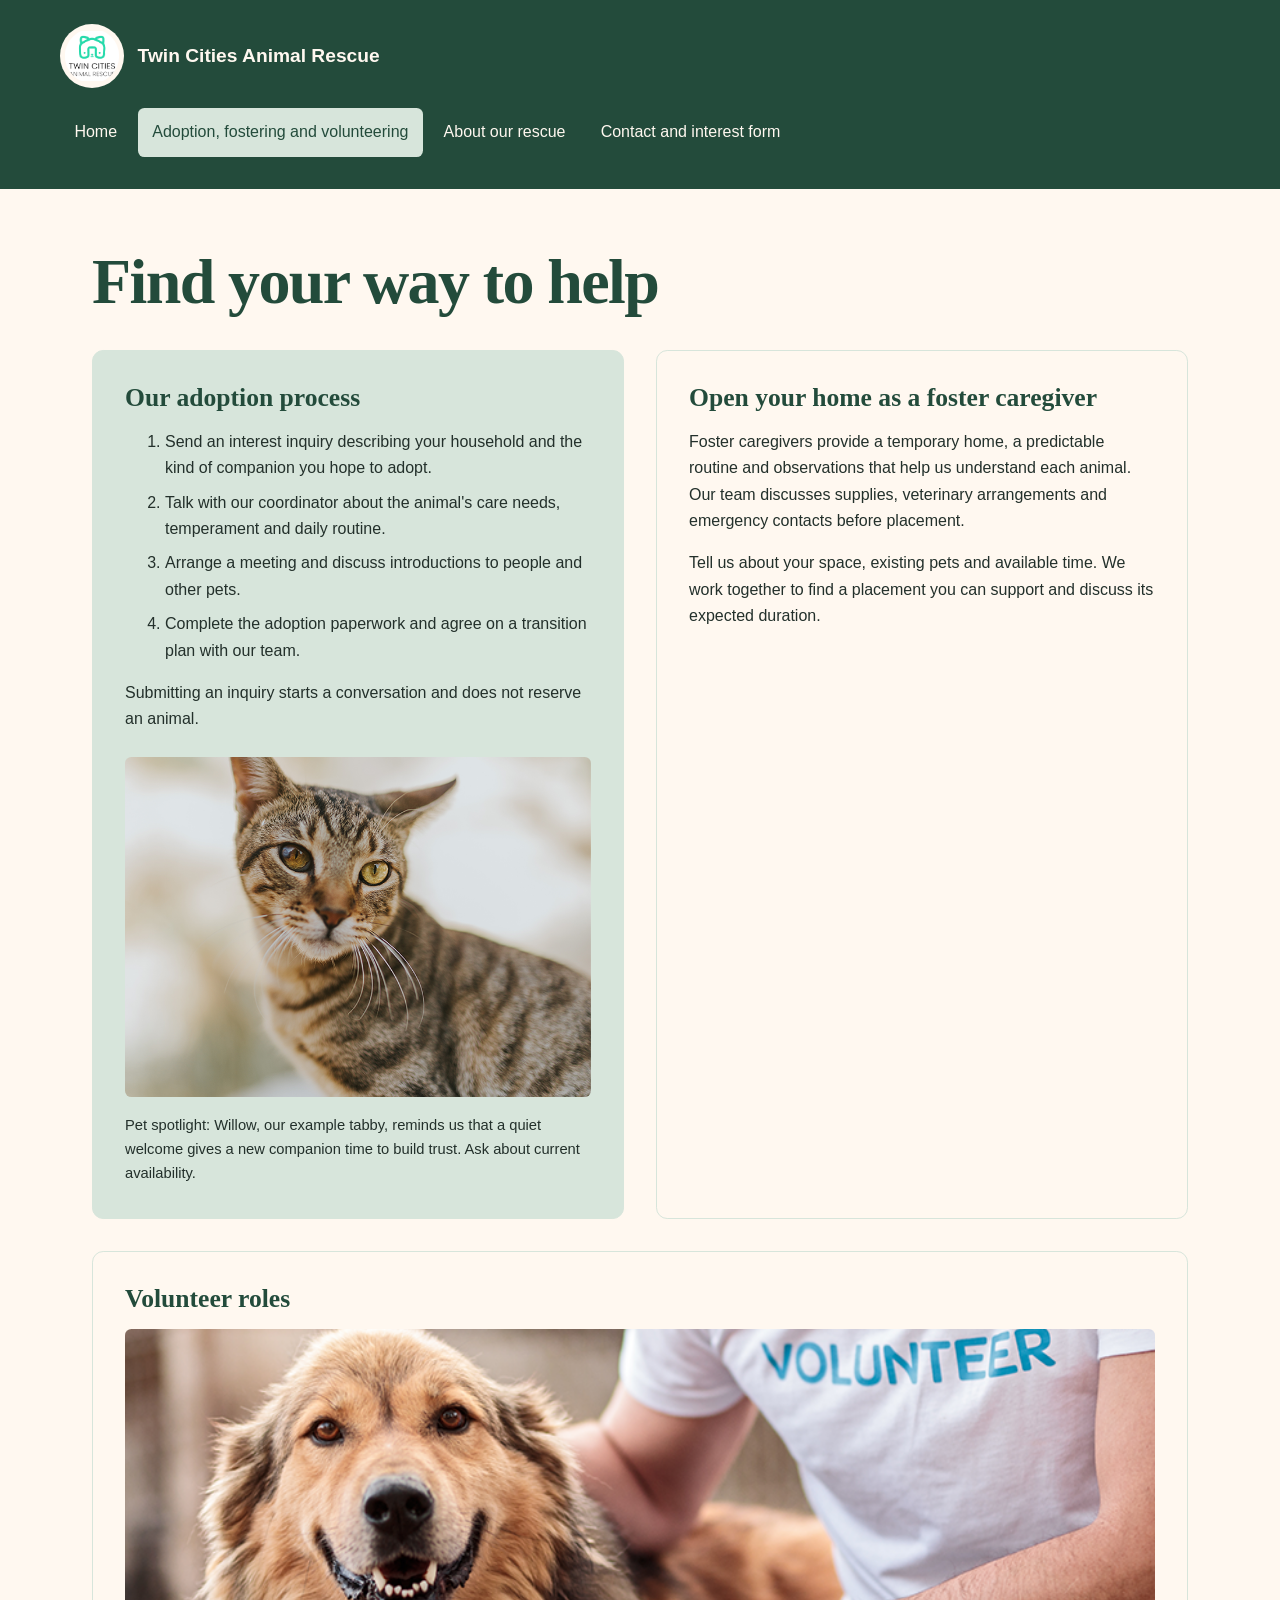
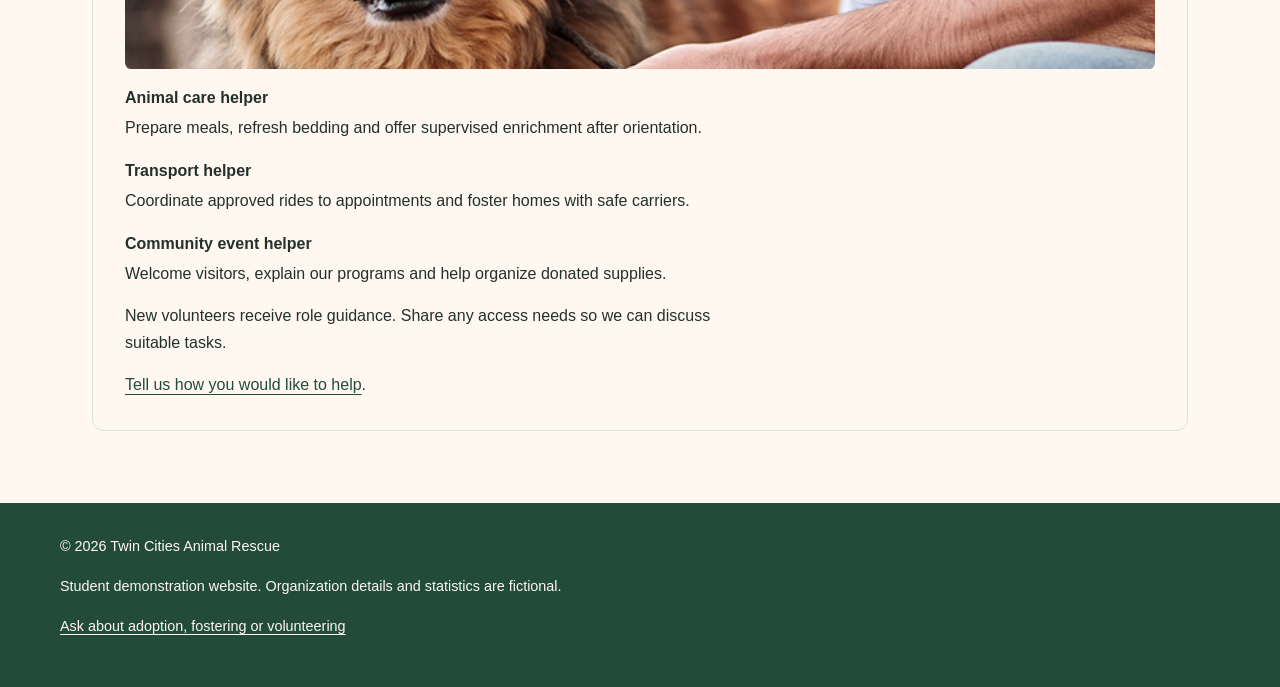
==== services.html @ 717e5c93 "Add Touchstone 3 website" ====
<!DOCTYPE html>
<html lang="en">
<head>
  <meta charset="utf-8">
  <meta name="viewport" content="width=device-width, initial-scale=1">
  <meta name="description" content="Find your way to help at Twin Cities Animal Rescue.">
  <title>Find your way to help | Twin Cities Animal Rescue</title>
  <link rel="stylesheet" href="styles.css">
</head>
<body class="page-services">
  <a class="skip-link" href="#main-content">Skip to main content</a>
  <header>
    <p class="brand"><img src="assets/rescue-logo_c.png" alt="" width="64" height="64">Twin Cities Animal Rescue</p>
    <nav aria-label="Main navigation">
      <ul>
        <li><a href="index.html">Home</a></li>
        <li><a href="services.html" aria-current="page">Adoption, fostering and volunteering</a></li>
        <li><a href="about.html">About our rescue</a></li>
        <li><a href="contact.html">Contact and interest form</a></li>
      </ul>
    </nav>
  </header>
  <main id="main-content">
    <h1>Find your way to help</h1>
    <div class="sections">
    <section aria-labelledby="adoption">
      <h2 id="adoption">Our adoption process</h2>
      <ol>
        <li>Send an interest inquiry describing your household and the kind of companion you hope to adopt.</li>
        <li>Talk with our coordinator about the animal's care needs, temperament and daily routine.</li>
        <li>Arrange a meeting and discuss introductions to people and other pets.</li>
        <li>Complete the adoption paperwork and agree on a transition plan with our team.</li>
      </ol>
      <p>Submitting an inquiry starts a conversation and does not reserve an animal.</p>
      <figure>
        <img src="assets/rescue-pet-spotlight_c.png" alt="A tabby cat with green eyes and a striped coat looks toward the camera.">
        <figcaption>Pet spotlight: Willow, our example tabby, reminds us that a quiet welcome gives a new companion time to build trust. Ask about current availability.</figcaption>
      </figure>
    </section>
    <section aria-labelledby="foster">
      <h2 id="foster">Open your home as a foster caregiver</h2>
      <p>Foster caregivers provide a temporary home, a predictable routine and observations that help us understand each animal. Our team discusses supplies, veterinary arrangements and emergency contacts before placement.</p>
      <p>Tell us about your space, existing pets and available time. We work together to find a placement you can support and discuss its expected duration.</p>
    </section>
    <section aria-labelledby="volunteer">
      <h2 id="volunteer">Volunteer roles</h2>
      <img src="assets/rescue-volunteer_c.png" alt="A volunteer kneels beside a golden dog and gently strokes its chest.">
      <dl>
        <dt>Animal care helper</dt>
        <dd>Prepare meals, refresh bedding and offer supervised enrichment after orientation.</dd>
        <dt>Transport helper</dt>
        <dd>Coordinate approved rides to appointments and foster homes with safe carriers.</dd>
        <dt>Community event helper</dt>
        <dd>Welcome visitors, explain our programs and help organize donated supplies.</dd>
      </dl>
      <p>New volunteers receive role guidance. Share any access needs so we can discuss suitable tasks.</p>
      <p><a href="contact.html">Tell us how you would like to help</a>.</p>
    </section>
    </div>
  </main>
  <footer>
    <p>&copy; 2026 Twin Cities Animal Rescue</p>
    <p>Student demonstration website. Organization details and statistics are fictional.</p>
    <p><a href="contact.html">Ask about adoption, fostering or volunteering</a></p>
  </footer>
</body>
</html>
---- styles.css ----
/* Shared mobile-first design for the original four-page client site. */
:root {
  --cream: #fff8f0;
  --forest: #234b3b;
  --sage: #d7e5db;
  --ink: #23302b;
  font-family: Arial, sans-serif;
  color: var(--ink);
  background: var(--cream);
}
* { box-sizing: border-box; }
body { margin: 0; font-size: 1rem; line-height: 1.65; }
a { color: var(--forest); text-underline-offset: .22em; }
a:hover { text-decoration-thickness: .16em; }
a:focus-visible, input:focus-visible, select:focus-visible,
textarea:focus-visible, button:focus-visible {
  outline: 3px solid var(--forest); outline-offset: 4px;
}
.skip-link { position: absolute; left: 1rem; top: -8rem; padding: .7rem 1rem; background: var(--cream); z-index: 10; }
.skip-link:focus { top: .5rem; }
header { background: var(--forest); color: var(--cream); padding: 1.25rem max(1rem, calc((100% - 1160px) / 2)); }
.brand { display: flex; align-items: center; gap: .85rem; margin: 0 0 1.25rem; font-size: 1.2rem; font-weight: 700; line-height: 1.25; }
.brand img { width: 64px; height: 64px; object-fit: contain; background: var(--cream); border-radius: 50%; padding: .3rem; }
nav ul { list-style: none; margin: 0; padding: 0; display: flex; flex-direction: column; gap: .4rem; }
nav a { display: block; padding: .65rem .8rem; border-radius: .4rem; color: var(--cream); text-decoration: none; }
nav a:hover, nav a[aria-current="page"] { background: var(--sage); color: var(--forest); }
header a:focus-visible { outline-color: var(--cream); }
main { max-width: 1160px; margin: 0 auto; padding: 2.5rem 1rem 3.5rem; }
h1, h2, legend { color: var(--forest); }
h1, h2 { font-family: Georgia, serif; font-weight: 700; line-height: 1.15; }
h1 { font-size: clamp(2.2rem, 5vw, 4.3rem); max-width: 20ch; margin: 0 0 2rem; letter-spacing: -.025em; }
h2 { font-size: 1.6rem; margin: 0 0 1rem; }
p { margin: 0 0 1rem; }
li { margin-bottom: .5rem; }
.sections { display: flex; flex-direction: column; gap: 1.5rem; align-items: stretch; }
section { min-width: 0; padding: 1.5rem; border: 1px solid var(--sage); border-radius: .7rem; }
section:first-child { background: var(--sage); }
section p, section li { max-width: 70ch; }
section > :last-child { margin-bottom: 0; }
img, video { display: block; max-width: 100%; height: auto; border-radius: .4rem; }
picture { display: block; margin-top: 1.5rem; }
picture img { width: 100%; }
section > img, figure img { width: 100%; max-height: 340px; object-fit: cover; margin: 1rem 0; }
figure { margin: 1.5rem 0 0; }
figcaption { font-size: .92rem; }
video { width: 100%; margin: 1rem 0; background: var(--ink); }
dt { font-weight: 700; margin-top: 1rem; }
dd { margin: .25rem 0 1rem; }
footer { background: var(--forest); color: var(--cream); padding: 2rem max(1rem, calc((100% - 1160px) / 2)); font-size: .9rem; }
footer a { color: var(--cream); }
footer a:focus-visible { outline-color: var(--cream); }
form { display: flex; flex-direction: column; gap: 1.5rem; }
fieldset { min-width: 0; margin: 0; padding: 1rem; border: 1px solid var(--forest); border-radius: .4rem; }
legend { padding: 0 .4rem; font-weight: 700; }
label { display: inline-block; margin-bottom: .3rem; font-weight: 700; }
input, select, textarea { width: 100%; min-width: 0; max-width: 100%; font: inherit; color: var(--ink); background: var(--cream); border: 1px solid var(--forest); border-radius: .3rem; padding: .65rem; }
textarea { resize: vertical; }
button { font: inherit; font-weight: 700; cursor: pointer; background: var(--forest); color: var(--cream); border: 2px solid var(--forest); border-radius: .35rem; padding: .8rem 1.1rem; }
button:hover { background: var(--cream); color: var(--forest); }
.form-status { font-weight: 700; }
@media (min-width: 48rem) {
  header { padding-top: 1.5rem; padding-bottom: 1.5rem; }
  nav ul { flex-direction: row; flex-wrap: wrap; gap: .4rem; }
  nav a { padding: .7rem .9rem; }
  main { padding: 3.5rem 2rem 4.5rem; }
  .sections { flex-direction: row; flex-wrap: wrap; gap: 2rem; }
  .sections > section { flex: 1 1 calc(50% - 1rem); }
  section { padding: 2rem; }
  .page-contact .sections > section:first-child { flex-basis: 100%; }
  .page-contact form { flex-direction: row; flex-wrap: wrap; align-items: flex-start; }
  form fieldset { flex: 1 1 calc(50% - .75rem); }
  form > p { flex-basis: 100%; }
}
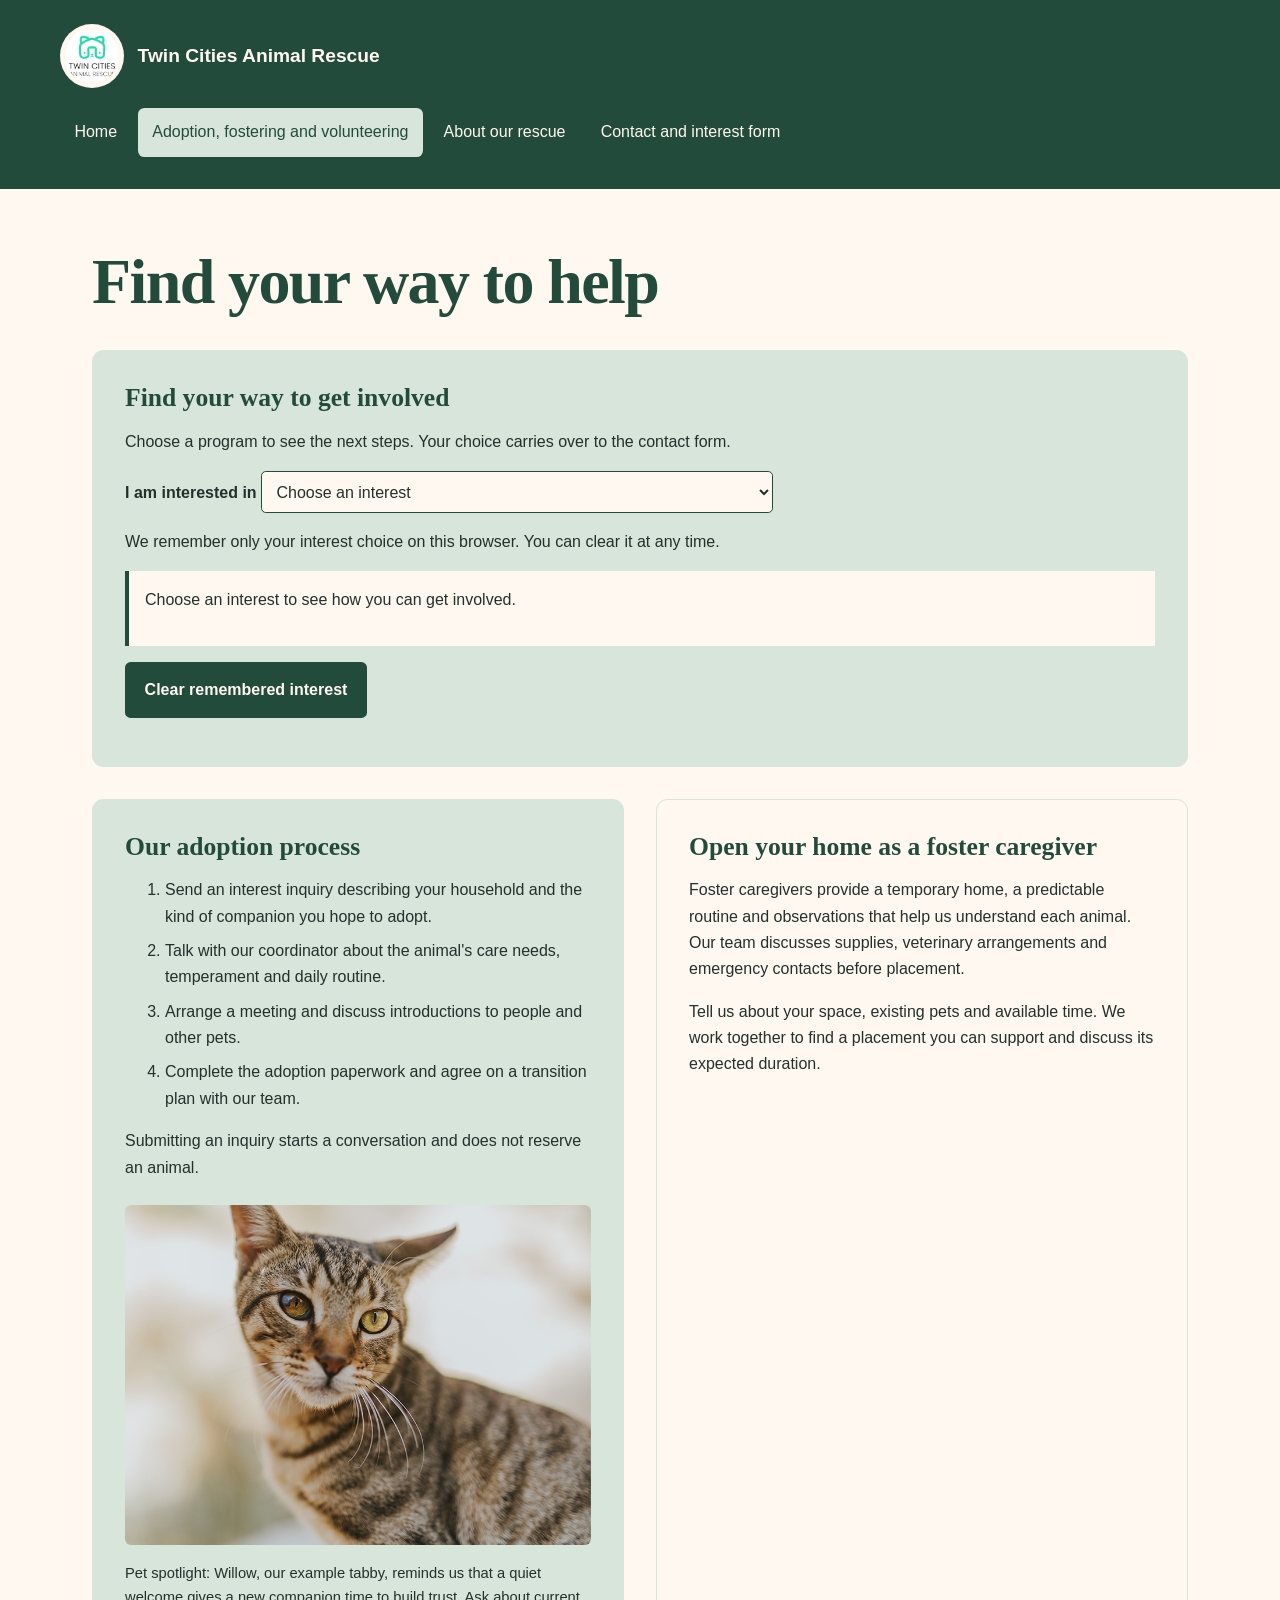
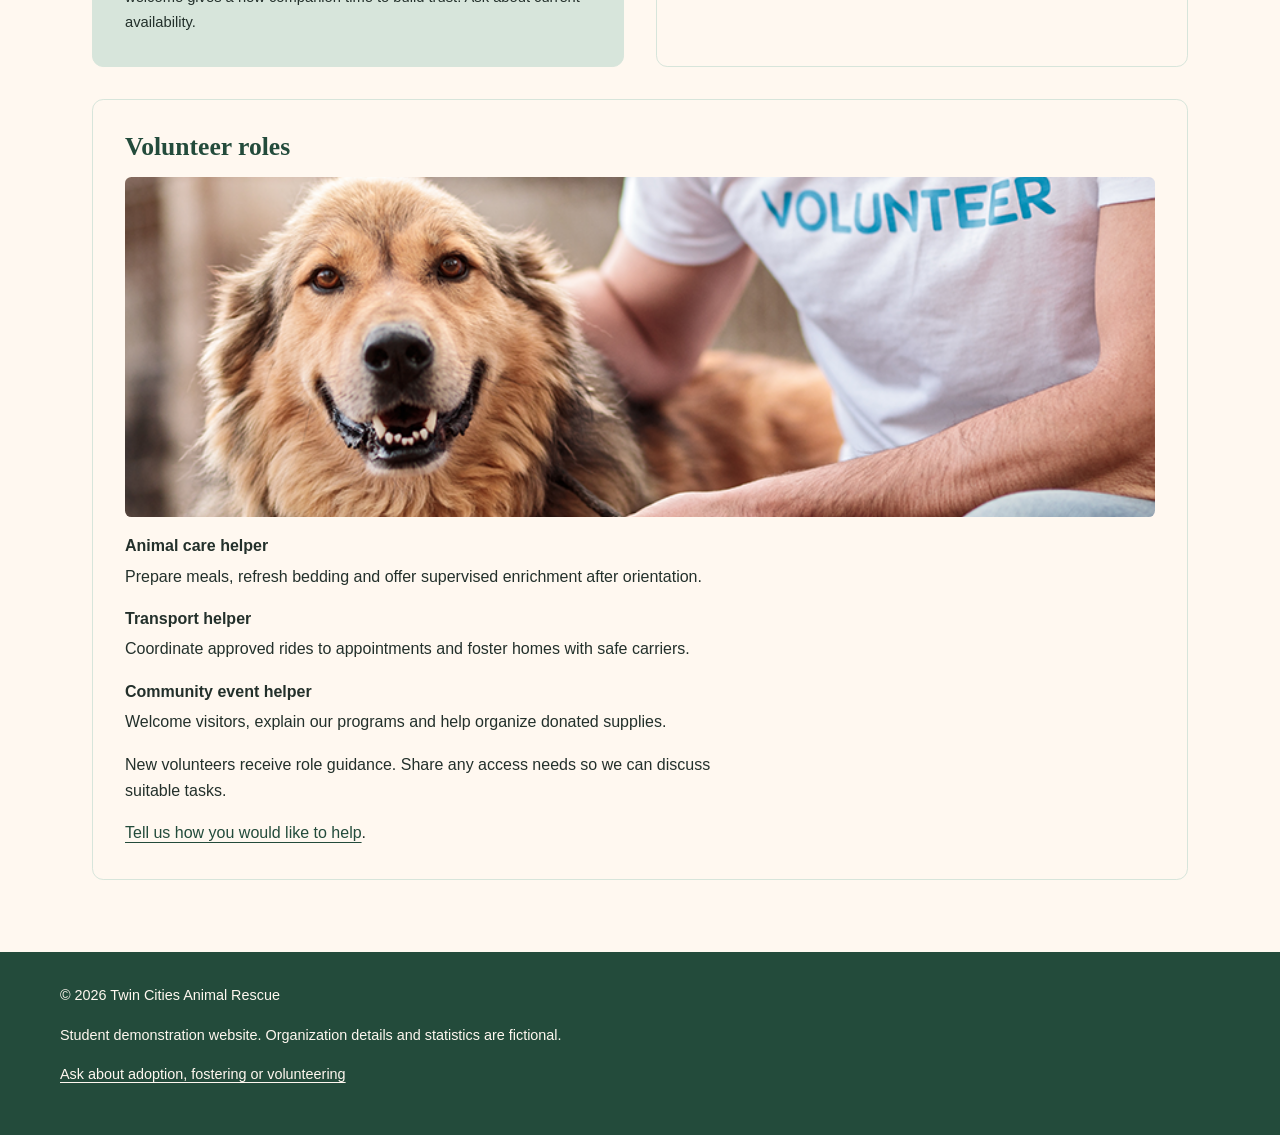
==== commit f163690b: "Add Touchstone 4 interactivity" ====
--- a/services.html
+++ b/services.html
@@ -22,6 +22,24 @@
   </header>
   <main id="main-content">
     <h1>Find your way to help</h1>
+
+    <section class="interest-planner" aria-labelledby="planner-title">
+      <h2 id="planner-title">Find your way to get involved</h2>
+      <p>Choose a program to see the next steps. Your choice carries over to the contact form.</p>
+      <label for="program-choice">I am interested in</label>
+      <select id="program-choice">
+        <option value="">Choose an interest</option>
+        <option value="volunteer">Volunteering</option>
+        <option value="foster">Fostering</option>
+        <option value="adoption">Adoption information</option>
+      </select>
+      <noscript><p>To learn about each program, read the sections below and choose your interest on the contact form.</p></noscript>
+
+      <p>We remember only your interest choice on this browser. You can clear it at any time.</p>
+      <div id="program-details" class="program-details" aria-live="polite"></div>
+      <p id="preference-status" role="status" aria-live="polite"></p>
+      <button id="forget-preference" type="button">Clear remembered interest</button>
+    </section>
     <div class="sections">
     <section aria-labelledby="adoption">
       <h2 id="adoption">Our adoption process</h2>
@@ -63,5 +81,6 @@
     <p>Student demonstration website. Organization details and statistics are fictional.</p>
     <p><a href="contact.html">Ask about adoption, fostering or volunteering</a></p>
   </footer>
+  <script src="interactivity.js" defer></script>
 </body>
 </html>
--- a/styles.css
+++ b/styles.css
@@ -71,3 +71,12 @@
   form fieldset { flex: 1 1 calc(50% - .75rem); }
   form > p { flex-basis: 100%; }
 }
+
+/* Touchstone 4 interest planner and accessible validation feedback. */
+.interest-planner { margin-bottom: 2rem; background: var(--sage); }
+.interest-planner select { max-width: 32rem; margin-bottom: 1rem; }
+.program-details { padding: 1rem; margin: 1rem 0; border-left: 4px solid var(--forest); background: var(--cream); }
+.program-details h3 { color: var(--forest); margin: 0 0 .75rem; }
+.field-error { display: block; font-weight: bold; margin-top: .35rem; }
+[aria-invalid="true"] { border: 3px solid var(--ink); }
+#forget-preference { margin: 0 0 1rem; }
